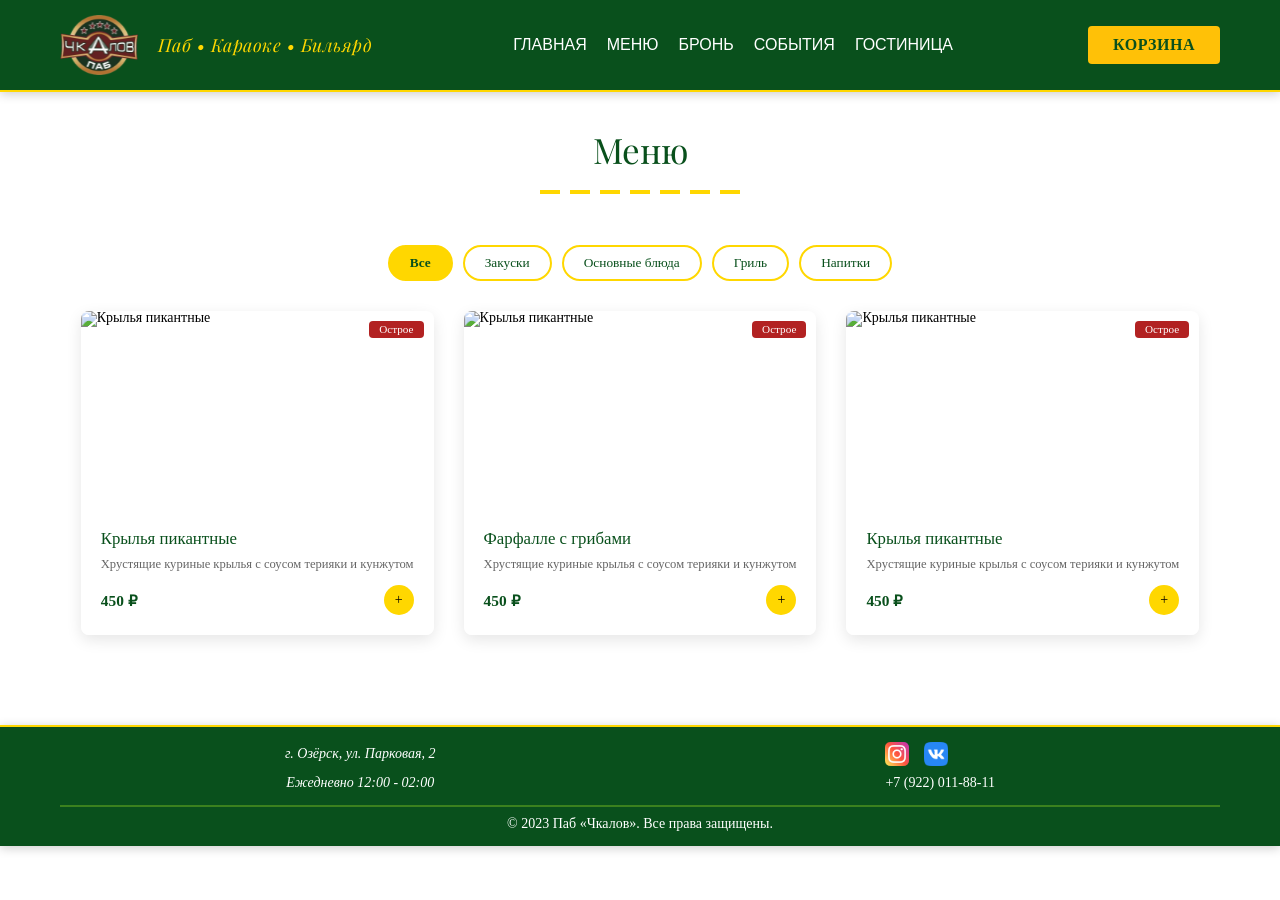
==== solo_project/index.html @ 0aff6983 "Change main.html -> index.html" ====
<!DOCTYPE html>
<html lang="en">
<head>
    <meta charset="UTF-8">
    <meta name="viewport" content="width=device-width, initial-scale=1.0">
    <link rel="stylesheet" href="CSS/menu.css">
    <link rel="stylesheet" href="CSS/header.css">
    <link rel="stylesheet" href="CSS/footer.css">
    <link href="https://fonts.googleapis.com/css2?family=Playfair+Display:ital,wght@0,400;0,700;1,400&family=Open+Sans:wght@400;500;600&display=swap" rel="stylesheet">
    <title>Document</title>
</head>
  <body>
    <div class="wrapper">
      <header class="header">
        <div class="header-container">
          <div class="header__body">
            <!-- Логотип с авиационным акцентом -->
            <div class="logo">
              <a href="index.html">
                <img src="IMG/logo.svg" alt="Чкалов" style="height: 60px;">
              </a>
              <span style="font-family: 'Playfair Display', serif; color: #FFD700; font-style: italic; margin-left: 10px;">Паб • Караоке • Бильярд</span>
            </div>
            <!-- Бургер меню -->
            <div class="burger__menu">
              <span></span>
            </div>
            <!-- Навигация -->
            <nav class="nav-menu">
              <ul class="nav-menu__list">
                <li class="nav-menu__item">
                  <a href="main.html" class="nav-menu__link">Главная
                  </a>
                </li>
                <li class="nav-menu__item">
                  <a href="#" class="nav-menu__link">Меню</a>
                </li>
                <li class="nav-menu__item">
                  <a href="#" class="nav-menu__link">Бронь</a>
                </li>
                <li class="nav-menu__item nav-menu__item_4">
                  <a href="#" class="nav-menu__link">События</a>
                </li>
                <li class="nav-menu__item nav-menu__item_last">
                  <a href="#" class="nav-menu__link">Гостиница</a>
                </li>
              </ul>
              <button class="book-btn">Корзина</button>
            </nav>
            <!-- Кнопка бронирования -->
          </div>
        </div>
      </header>
      <section class="menu">
        <!-- Заголовок с декоративным элементом -->
        <div class="menu__header">
          <h1 class="menu__title">Меню</h1>
          <div class="menu__divider">
            <svg viewBox="0 0 100 10" preserveAspectRatio="none">
              <path d="M0,5 L100,5" stroke="#FFD700" stroke-width="2" stroke-dasharray="10,5"/>
            </svg>
          </div>
        </div>
        
        <!-- Фильтры категорий -->
        <div class="menu__filters">
          <button class="filter-btn active" data-category="all">Все</button>
          <button class="filter-btn" data-category="snacks">Закуски</button>
          <button class="filter-btn" data-category="main">Основные блюда</button>
          <button class="filter-btn" data-category="grill">Гриль</button>
          <button class="filter-btn" data-category="drinks">Напитки</button>
        </div>
        
        <!-- Блоки с блюдами -->
        <div class="menu__block">
          <!-- Пример карточки блюда -->
          <article class="menu-item" data-category="snacks">
            <div class="menu-item__image">
              <img src="img/menu/snack-1.jpg" alt="Крылья пикантные">
              <span class="menu-item__badge">Острое</span>
            </div>
            <div class="menu-item__content">
              <h3 class="menu-item__title">Крылья пикантные</h3>
              <p class="menu-item__desc">Хрустящие куриные крылья с соусом терияки и кунжутом</p>
              <div class="menu-item__footer">
                <span class="menu-item__price">450 ₽</span>
                <button class="menu-item__btn" aria-label="Добавить в заказ">+</button>
              </div>
            </div>
          </article>

          <article class="menu-item" data-category="main">
            <div class="menu-item__image">
              <img src="img/menu/snack-1.jpg" alt="Крылья пикантные">
              <span class="menu-item__badge">Острое</span>
            </div>
            <div class="menu-item__content">
              <h3 class="menu-item__title">Фарфалле с грибами</h3>
              <p class="menu-item__desc">Хрустящие куриные крылья с соусом терияки и кунжутом</p>
              <div class="menu-item__footer">
                <span class="menu-item__price">450 ₽</span>
                <button class="menu-item__btn" aria-label="Добавить в заказ">+</button>
              </div>
            </div>
          </article>

          <article class="menu-item" data-category="snacks">
            <div class="menu-item__image">
              <img src="img/menu/snack-1.jpg" alt="Крылья пикантные">
              <span class="menu-item__badge">Острое</span>
            </div>
            <div class="menu-item__content">
              <h3 class="menu-item__title">Крылья пикантные</h3>
              <p class="menu-item__desc">Хрустящие куриные крылья с соусом терияки и кунжутом</p>
              <div class="menu-item__footer">
                <span class="menu-item__price">450 ₽</span>
                <button class="menu-item__btn" aria-label="Добавить в заказ">+</button>
              </div>
            </div>
          </article>
            
        </div>
      </section>
      <footer class="footer">
        <div class="footer__container">
          <div class="footer__info">
            <address class="footer__address">
              <p class="footer__address-street">г. Озёрск, ул. Парковая, 2</p>
              <p class="footer__address-timework">Ежедневно 12:00 - 02:00</p>
            </address>
            <div class="footer__contacts">
              <div class="footer__social">
                <a href="#" class="footer__social-link">
                  <img src="IMG/icons/instagram.svg" alt="Instagram" class="footer__social-icon">
                </a>
                <a href="#" class="footer__social-link">
                  <img src="IMG/icons/VK.svg" alt="VK" class="footer__social-icon">
                </a>
              </div>
              <p><a href="tel:+79220118811" class="footer__phone">+7 (922) 011-88-11</a></p>
            </div>
          </div>
          <div class="footer__copyright">
            <span>© 2023 Паб «Чкалов». Все права защищены.</span>
          </div>
        </div>
      </footer>
    </div>
    <script src="JS/burger__menu.js"></script>
    <script src="JS/ghg.js"></script>
  </body>
</html>
---- solo_project/CSS/menu.css ----
/*Обнуление*/
*{
	padding: 0;
	margin: 0;
	border: 0;
}
*,*:before,*:after{
	-moz-box-sizing: border-box;
	-webkit-box-sizing: border-box;
	box-sizing: border-box;
}
:focus,:active{outline: none;}
a:focus,a:active{outline: none;}

nav,footer,header,aside{display: block;}

html,body{
	height: 100%;
	width: 100%;
	font-size: 100%;
	line-height: 1;
	font-size: 14px;
	-ms-text-size-adjust: 100%;
	-moz-text-size-adjust: 100%;
	-webkit-text-size-adjust: 100%;
}
input,button,textarea{font-family:inherit;}

input::-ms-clear{display: none;}
button{cursor: pointer;}
button::-moz-focus-inner {padding:0;border:0;}
a, a:visited{text-decoration: none;}
a:hover{text-decoration: none;}
ul li{list-style: none;}
img{vertical-align: top;}

h1,h2,h3,h4,h5,h6{font-size:inherit;font-weight: 400;}
/*--------------------*/

.wrapper{
  min-height: 100%;
  display: flex;
  flex-direction: column;
}

/* Основные стили меню */
.menu {
  padding: 40px 20px;
  max-width: 1200px;
  margin: 0 auto;
}
  
.menu__header {
  text-align: center;
  margin-bottom: 40px;
}
  
.menu__title {
  font-family: 'Playfair Display', serif;
  color: #09501C;
  font-size: 2.5rem;
  margin-bottom: 15px;
}
  
.menu__divider {
  width: 200px;
  margin: 0 auto;
}
  
/* Фильтры */
.menu__filters {
  display: flex;
  justify-content: center;
  flex-wrap: wrap;
  gap: 10px;
  margin-bottom: 30px;
}
  
.filter-btn {
  background: none;
  border: 2px solid #FFD700;
  color: #09501C;
  padding: 8px 20px;
  border-radius: 20px;
  cursor: pointer;
  transition: all 0.3s;
}
  
.filter-btn.active {
  background: #FFD700;
  font-weight: bold;
}
  
/* Сетка блюд */
.menu__block {
  display: flex;
  gap: 30px;
  margin-bottom: 50px;
}
  
.menu-item {
  border-radius: 8px;
  overflow: hidden;
  box-shadow: 0 5px 15px rgba(0,0,0,0.1);
  transition: transform 0.3s;
}
  
.menu-item:hover {
  transform: translateY(-5px);
}
  
.menu-item__image {
  position: relative;
  height: 200px;
}
  
.menu-item__image img {
  width: 100%;
  height: 100%;
  object-fit: cover;
}

.menu-item__badge {
  position: absolute;
  top: 10px;
  right: 10px;
  background: #B22222;
  color: white;
  padding: 3px 10px;
  border-radius: 4px;
  font-size: 0.8rem;
}
  
.menu-item__content {
  padding: 20px;
  background: white;
}
  
.menu-item__title {
  color: #09501C;
  margin-bottom: 10px;
  font-size: 1.2rem;
}
  
.menu-item__desc {
  color: #666;
  margin-bottom: 15px;
  font-size: 0.9rem;
}
  
.menu-item__footer {
  display: flex;
  justify-content: space-between;
  align-items: center;
}
  
.menu-item__price {
  font-weight: bold;
  color: #09501C;
  font-size: 1.1rem;
}
 
.menu-item__btn {
  background: #FFD700;
  border: none;
  width: 30px;
  height: 30px;
  border-radius: 50%;
  font-size: 1rem;
  cursor: pointer;
}
  
/* Баннер бара */
.alcohol-banner {
  background: linear-gradient(rgba(9, 80, 28, 0.8), rgba(9, 80, 28, 0.8)), 
                url('img/bar-bg.jpg') center/cover;
  padding: 60px 40px;
  border-radius: 8px;
  color: white;
  text-align: center;
}
  
.alcohol-banner h2 {
  font-family: 'Playfair Display', serif;
  font-size: 2rem;
  margin-bottom: 15px;
  color: #FFD700;
}
  
.button--gold {
  background: #FFD700;
  color: #09501C;
  padding: 12px 30px;
  border-radius: 4px;
  text-decoration: none;
  display: inline-block;
  margin-top: 20px;
  font-weight: bold;
}
  
/* Адаптация */
@media (max-width: 768px) {
  .menu__block {
    flex-direction: column;
  }
}
---- solo_project/CSS/header.css ----
/* Базовые стили шапки */
.header {
	background-color: #09501C;
	border-bottom: 2px solid #FFD700;
	padding: 15px 0;
	position: sticky;
	top: 0;
	z-index: 2;
	box-shadow: 0 2px 10px rgba(0, 0, 0, 0.2);
}
  
.header-container {
	max-width: 1200px;
	margin: 0 auto;
	padding: 0 20px;
}

/* Стили логотипа */

.header__body {
	display: flex;
	justify-content: space-between;
	align-items: center;
}

.logo {
	display: flex;
	align-items: center;
	gap: 10px;
	transition: transform 0.3s ease;
	z-index: 5;
	padding: 0px 15px 0px 0px;
}
  
.logo:hover {
	transform: scale(1.03);
}
  
.logo img {
	display: block;
}
  
.logo span {
	font-family: 'Playfair Display', serif;
	color: #FFD700;
	font-style: italic;
	font-size: 18px;
	letter-spacing: 0.5px;
}

/* Навигационное меню */

.nav-menu {
	display: flex;
	align-items: center;
}

.nav-menu__list {
	display: flex;
	align-items: center;
	margin: 0px 100px 0px 0px;
	padding: 0px 15px;
}

.nav-menu__item {
	margin: 0px 20px 0px 0px;
}

.nav-menu__link {
	font-family: Arial, Helvetica, sans-serif;
	color: #FFFFFF;
	text-decoration: none;
	font-weight: 500;
	font-size: 16px;
	position: relative;
	padding-bottom: 5px;
	transition: all 0.3s ease;
	text-transform: uppercase;
}
  
.nav-menu__link:hover {
	color: #FFC107;
}
  
.nav-menu__link::after {
	content: '';
	position: absolute;
	bottom: 0;
	left: 0;
	width: 0;
	height: 2px;
	background-color: #FFC107;
	transition: width 0.3s ease;
}
  
.nav-menu__link:hover::after {
	width: 100%;
}


/* Бургер меню */

.burger__menu {
	display: none;
}

@media (max-width: 767px) {
	.burger__menu {
		display: block;
		position: relative;
		width: 30px;
		height: 20px;
		z-index: 3;
	}
	.burger__menu span {
		position: absolute;
		background-color: #fff;
		left: 0;
		width: 100%;
		height: 2px;
		top: 9px;
		transition: all 0.43s ease 0s;
	}
	.burger__menu:before,
	.burger__menu::after {
		content: '';
		background-color: #fff;
		position: absolute;
		width: 100%;
		height: 2px;
		left: 0;
		transition: all 0.43s ease 0s;
	}
	.burger__menu:before {
		top: 0;
	}
	.burger__menu:after {
		bottom: 0;
	}

	.burger__menu.active span {
		transform: scale(0);
	}

	.burger__menu.active:before {
		transform: rotate(45deg);
		top: 9px;
	}
	.burger__menu.active:after {
		transform: rotate(-45deg);
		bottom: 9px;
	}

	.nav-menu {
		position: fixed;
		top: 0;
		left: 0;
		width: 100%;
		height: 100%;
		background-color: #09501C;
		display: block;
		padding: 150px 0px 0px 0px;
		text-align: center;
		transition: all 0.43s ease 0s;
		top: -100%;
		left: 100%;
	}
	.nav-menu.active {
		top: 0;
		left: 0;
	}
	.nav-menu__list {
		display: block;
	}
	.nav-menu__item {
		margin-bottom: 20px;
	}
}

  /* Активная ссылка */
.nav-menu__link.active {
	color: #FFD700;
	border-bottom: 2px solid #FFD700;
}
  
/* Кнопка бронирования */
.book-btn {
	
	background-color: #FFC107;
	color: #09501C;
	border: none;
	padding: 10px 25px;
	font-weight: bold;
	border-radius: 4px;
	cursor: pointer;
	font-size: 16px;
	transition: all 0.3s ease;
	text-transform: uppercase;
	letter-spacing: 0.5px;
}
  
.book-btn:hover {
	background-color: #FFD700;
	transform: translateY(-2px);
	box-shadow: 0 4px 8px rgba(0, 0, 0, 0.1);
}

/* Адаптация для планшетов */
@media (max-width: 992px) {
	.header {
		padding: 0px;
	}
	.header-container {
		flex-direction: column;
		padding: 15px 20px;
	}	
	.nav-menu__list {
		gap: 15px;
		flex-wrap: wrap;
		justify-content: center;
	}
	.nav-menu__list {
		margin: 0;
	}
}
  
/* Адаптация для мобильных */
@media (max-width: 842px) {
	.logo span {
	  font-size: 16px;
	}
	
	.nav-menu {
	  font-size: 14px;
	}
	
	.book-btn {
	  padding: 8px 15px;
	  font-size: 14px;
	}
}
---- solo_project/CSS/footer.css ----
/* Подвал сайта */

.footer {
	background-color: #09501C;
	border-top: 2px solid #FFD700;
	padding: 15px 0;
	box-shadow: 0 2px 10px rgba(0, 0, 0, 0.2);
	color: #FFFFFF;
}

.footer::before {
	content: '';
	position: absolute;
	top: 0;
	left: 0;
	width: 100%;
	height: 3px;
	background: linear-gradient(90deg, #FFD700, #B22222, #FFD700);
}

.footer__container {
	max-width: 1200px;
	margin: 0 auto;
	padding: 0 20px;
}

.footer__info {
	display: flex;
	flex-direction: row;
	justify-content: space-around;
	margin-bottom: 15px;
}

.footer__address {
	display: flex;
	flex-direction: column;
}

.footer__phone {
	color: #FFFFFF;
}

.footer__address {
	display: flex;
	align-items: center;
}

.footer__address-street {
	margin-top: 5px;
}

.footer__address-timework {
	margin-top: 15px;
}
  
.footer__social {
	display: flex;
	margin-bottom: 10px;
}

.footer__social-link {
	margin: 0px 15px 0px 0px;
}

.footer__social-icon {
	width: 24px;
	height: 24px;
	transition: transform 0.3s ease;
}
  
.footer__social-link:hover .footer__social-icon {
	transform: scale(1.1);
	opacity: 0.9;
}

.footer__copyright {
	padding-top: 10px;
	text-align: center;
	border-top: 2px solid #579b1fa6;;
}
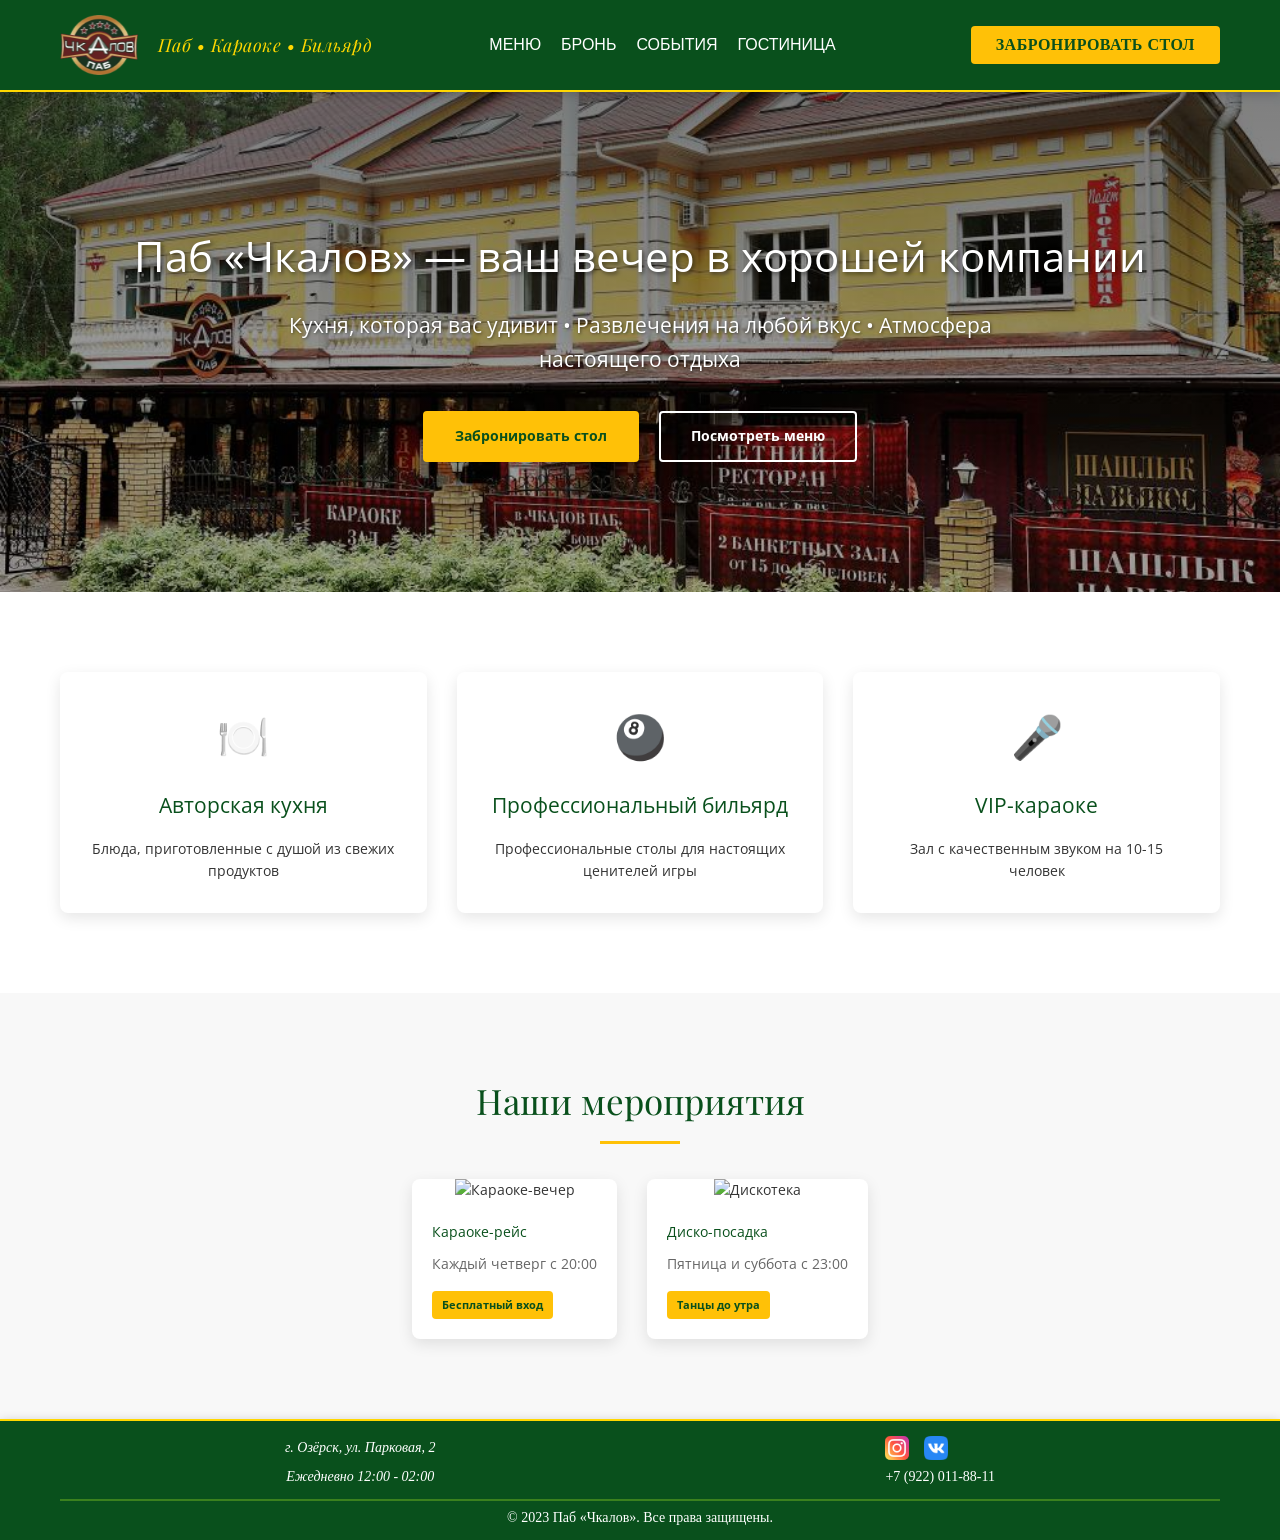
==== commit aeab313f: "Mass change" ====
--- a/solo_project/index.html
+++ b/solo_project/index.html
@@ -3,11 +3,11 @@
 <head>
     <meta charset="UTF-8">
     <meta name="viewport" content="width=device-width, initial-scale=1.0">
-    <link rel="stylesheet" href="CSS/menu.css">
+    <link rel="stylesheet" href="CSS/main.css">
     <link rel="stylesheet" href="CSS/header.css">
     <link rel="stylesheet" href="CSS/footer.css">
     <link href="https://fonts.googleapis.com/css2?family=Playfair+Display:ital,wght@0,400;0,700;1,400&family=Open+Sans:wght@400;500;600&display=swap" rel="stylesheet">
-    <title>Document</title>
+    <title>индивидуальный проект</title>
 </head>
   <body>
     <div class="wrapper">
@@ -29,11 +29,7 @@
             <nav class="nav-menu">
               <ul class="nav-menu__list">
                 <li class="nav-menu__item">
-                  <a href="main.html" class="nav-menu__link">Главная
-                  </a>
-                </li>
-                <li class="nav-menu__item">
-                  <a href="#" class="nav-menu__link">Меню</a>
+                  <a href="menu.html" class="nav-menu__link">Меню</a>
                 </li>
                 <li class="nav-menu__item">
                   <a href="#" class="nav-menu__link">Бронь</a>
@@ -45,82 +41,64 @@
                   <a href="#" class="nav-menu__link">Гостиница</a>
                 </li>
               </ul>
-              <button class="book-btn">Корзина</button>
+              <button class="book-btn">Забронировать стол</button>
             </nav>
-            <!-- Кнопка бронирования -->
           </div>
         </div>
       </header>
-      <section class="menu">
-        <!-- Заголовок с декоративным элементом -->
-        <div class="menu__header">
-          <h1 class="menu__title">Меню</h1>
-          <div class="menu__divider">
-            <svg viewBox="0 0 100 10" preserveAspectRatio="none">
-              <path d="M0,5 L100,5" stroke="#FFD700" stroke-width="2" stroke-dasharray="10,5"/>
-            </svg>
-          </div>
-        </div>
-        
-        <!-- Фильтры категорий -->
-        <div class="menu__filters">
-          <button class="filter-btn active" data-category="all">Все</button>
-          <button class="filter-btn" data-category="snacks">Закуски</button>
-          <button class="filter-btn" data-category="main">Основные блюда</button>
-          <button class="filter-btn" data-category="grill">Гриль</button>
-          <button class="filter-btn" data-category="drinks">Напитки</button>
-        </div>
-        
-        <!-- Блоки с блюдами -->
-        <div class="menu__block">
-          <!-- Пример карточки блюда -->
-          <article class="menu-item" data-category="snacks">
-            <div class="menu-item__image">
-              <img src="img/menu/snack-1.jpg" alt="Крылья пикантные">
-              <span class="menu-item__badge">Острое</span>
-            </div>
-            <div class="menu-item__content">
-              <h3 class="menu-item__title">Крылья пикантные</h3>
-              <p class="menu-item__desc">Хрустящие куриные крылья с соусом терияки и кунжутом</p>
-              <div class="menu-item__footer">
-                <span class="menu-item__price">450 ₽</span>
-                <button class="menu-item__btn" aria-label="Добавить в заказ">+</button>
+      <main class="main main-content">
+          <!-- Фон -->
+          <section class="hero">
+            <div class="hero-content">
+              <h1>Паб «Чкалов» — ваш вечер в хорошей компании</h1>
+              <p class="subtitle">Кухня, которая вас удивит • Развлечения на любой вкус • Атмосфера настоящего отдыха</p>
+              <div class="cta-buttons">
+                <a href="#booking" class="btn-primary">Забронировать стол</a>
+                <a href="#menu" class="btn-secondary">Посмотреть меню</a>
               </div>
             </div>
-          </article>
-
-          <article class="menu-item" data-category="main">
-            <div class="menu-item__image">
-              <img src="img/menu/snack-1.jpg" alt="Крылья пикантные">
-              <span class="menu-item__badge">Острое</span>
+          </section>        
+          <!-- Секция преимуществ -->
+          <section class="features">
+            <div class="feature-card">
+              <div class="feature-icon">🍽️</div>
+              <h3>Авторская кухня</h3>
+              <p>Блюда, приготовленные с душой из свежих продуктов</p>
             </div>
-            <div class="menu-item__content">
-              <h3 class="menu-item__title">Фарфалле с грибами</h3>
-              <p class="menu-item__desc">Хрустящие куриные крылья с соусом терияки и кунжутом</p>
-              <div class="menu-item__footer">
-                <span class="menu-item__price">450 ₽</span>
-                <button class="menu-item__btn" aria-label="Добавить в заказ">+</button>
+            <div class="feature-card">
+              <div class="feature-icon">🎱</div>
+              <h3>Профессиональный бильярд</h3>
+              <p>Профессиональные столы для настоящих ценителей игры</p>
+            </div>
+            <div class="feature-card">
+              <div class="feature-icon">🎤</div>
+              <h3>VIP-караоке</h3>
+              <p>Зал с качественным звуком на 10-15 человек</p>
+            </div>
+          </section>        
+          <!-- Секция мероприятий -->
+          <section class="events">
+            <h2>Наши мероприятия</h2>
+            <div class="event-cards">
+              <div class="event-card">
+                <img src="karaoke-night.jpg" alt="Караоке-вечер">
+                <div class="event-info">
+                  <h3>Караоке-рейс</h3>
+                  <p>Каждый четверг с 20:00</p>
+                  <span class="event-tag">Бесплатный вход</span>
+                </div>
+              </div>
+              <div class="event-card">
+                <img src="disco-night.jpg" alt="Дискотека">
+                <div class="event-info">
+                  <h3>Диско-посадка</h3>
+                  <p>Пятница и суббота с 23:00</p>
+                  <span class="event-tag">Танцы до утра</span>
+                </div>
               </div>
             </div>
-          </article>
-
-          <article class="menu-item" data-category="snacks">
-            <div class="menu-item__image">
-              <img src="img/menu/snack-1.jpg" alt="Крылья пикантные">
-              <span class="menu-item__badge">Острое</span>
-            </div>
-            <div class="menu-item__content">
-              <h3 class="menu-item__title">Крылья пикантные</h3>
-              <p class="menu-item__desc">Хрустящие куриные крылья с соусом терияки и кунжутом</p>
-              <div class="menu-item__footer">
-                <span class="menu-item__price">450 ₽</span>
-                <button class="menu-item__btn" aria-label="Добавить в заказ">+</button>
-              </div>
-            </div>
-          </article>
-            
-        </div>
-      </section>
+          </section>
+      </main>
       <footer class="footer">
         <div class="footer__container">
           <div class="footer__info">
@@ -147,6 +125,5 @@
       </footer>
     </div>
     <script src="JS/burger__menu.js"></script>
-    <script src="JS/ghg.js"></script>
   </body>
 </html>
--- a/solo_project/CSS/main.css
+++ b/solo_project/CSS/main.css
@@ -0,0 +1,284 @@
+
+/*Обнуление*/
+*{
+	padding: 0;
+	margin: 0;
+	border: 0;
+}
+*,*:before,*:after{
+	-moz-box-sizing: border-box;
+	-webkit-box-sizing: border-box;
+	box-sizing: border-box;
+}
+:focus,:active{outline: none;}
+a:focus,a:active{outline: none;}
+
+nav,footer,header,aside{display: block;}
+
+html,body{
+	height: 100%;
+	width: 100%;
+	font-size: 100%;
+	line-height: 1;
+	font-size: 14px;
+	-ms-text-size-adjust: 100%;
+	-moz-text-size-adjust: 100%;
+	-webkit-text-size-adjust: 100%;
+}
+input,button,textarea{font-family:inherit;}
+
+input::-ms-clear{display: none;}
+button{cursor: pointer;}
+button::-moz-focus-inner {padding:0;border:0;}
+a, a:visited{text-decoration: none;}
+a:hover{text-decoration: none;}
+ul li{list-style: none;}
+img{vertical-align: top;}
+
+h1,h2,h3,h4,h5,h6{font-size:inherit;font-weight: 400;}
+/*--------------------*/
+
+.wrapper{
+    min-height: 100%;
+    display: flex;
+    flex-direction: column;
+}
+
+.main {
+	flex: 1 1 auto;
+}
+  /* Основные стили главного контента */
+.main-content {
+	font-family: 'Open Sans', sans-serif;
+	color: #333;
+	line-height: 1.6;
+}
+  
+/* Герой-секция */
+.hero {
+    position: relative;
+    min-height: 500px;
+    display: flex;
+    align-items: center;
+    justify-content: center;
+    text-align: center;
+}
+
+.hero::before {
+    content: '';
+    position: absolute;
+    top: 0;
+    left: 0;
+    right: 0;
+    bottom: 0;
+    background: linear-gradient(rgba(0, 0, 0, 0.5), rgba(0, 0, 0, 0.3)), url('../IMG/main.jpg') center/cover;
+    z-index: -1;
+}
+
+.hero h1 {
+    color: white;
+    font-size: 3rem;
+    text-shadow: 2px 2px 4px rgba(0, 0, 0, 0.5);
+    margin-bottom: 20px;
+}
+
+.subtitle {
+    color: white;
+    font-size: 1.5rem;
+    text-shadow: 1px 1px 3px rgba(0, 0, 0, 0.5);
+    max-width: 800px;
+    margin: 0 auto;
+}
+  
+.cta-buttons {
+	display: flex;
+	gap: 20px;
+	justify-content: center;
+	flex-wrap: wrap;
+	margin-top: 35px;
+}
+  
+.btn-primary {
+	background-color: #FFC107;
+	color: #09501C;
+	padding: 12px 30px;
+	border-radius: 4px;
+	font-weight: bold;
+	text-decoration: none;
+	transition: all 0.3s ease;
+	border: 2px solid #FFC107;
+}
+  
+.btn-primary:hover {
+	background-color: transparent;
+	color: #FFC107;
+	transform: translateY(-3px);
+}
+  
+.btn-secondary {
+	background-color: transparent;
+	color: white;
+	padding: 12px 30px;
+	border-radius: 4px;
+	font-weight: bold;
+	text-decoration: none;
+	transition: all 0.3s ease;
+	border: 2px solid white;
+}
+  
+.btn-secondary:hover {
+	background-color: rgba(255, 255, 255, 0.1);
+	transform: translateY(-3px);
+}
+  
+/* Секция преимуществ */
+.features {
+	display: grid;
+	grid-template-columns: repeat(auto-fit, minmax(300px, 1fr));
+	gap: 30px;
+	padding: 80px 20px;
+	max-width: 1200px;
+	margin: 0 auto;
+}
+  
+.feature-card {
+	background: white;
+	border-radius: 8px;
+	padding: 30px;
+	text-align: center;
+	box-shadow: 0 5px 15px rgba(0, 0, 0, 0.1);
+	transition: transform 0.3s ease;
+}
+  
+.feature-card:hover {
+	transform: translateY(-10px);
+}
+  
+.feature-icon {
+	font-size: 3rem;
+	margin-bottom: 20px;
+}
+  
+.feature-card h3 {
+	color: #09501C;
+	margin-bottom: 15px;
+	font-size: 1.5rem;
+}
+  
+/* Секция мероприятий */
+.events {
+	background-color: #f8f8f8;
+	padding: 80px 20px;
+	text-align: center;
+}
+  
+.events h2 {
+	font-family: 'Playfair Display', serif;
+	color: #09501C;
+	font-size: 2.5rem;
+	margin-bottom: 50px;
+	position: relative;
+	display: inline-block;
+}
+  
+.events h2::after {
+	content: '';
+	position: absolute;
+	bottom: -15px;
+	left: 50%;
+	transform: translateX(-50%);
+	width: 80px;
+	height: 3px;
+	background-color: #FFC107;
+}
+  
+.event-cards {
+	display: flex;
+	flex-wrap: wrap;
+	justify-content: center;
+	gap: 30px;
+	max-width: 1200px;
+	margin: 0 auto;
+}
+  
+.event-card {
+	background: white;
+	border-radius: 8px;
+	overflow: hidden;
+	box-shadow: 0 5px 15px rgba(0, 0, 0, 0.1);
+	transition: all 0.3s ease;
+	max-width: 350px;
+}
+  
+.event-card:hover {
+	transform: translateY(-10px);
+	box-shadow: 0 15px 30px rgba(0, 0, 0, 0.2);
+}
+  
+.event-card img {
+	width: 100%;
+	height: 200px;
+	object-fit: cover;
+}
+  
+.event-info {
+	padding: 20px;
+	text-align: left;
+}
+  
+.event-info h3 {
+	color: #09501C;
+	margin-bottom: 10px;
+}
+  
+.event-info p {
+	color: #666;
+	margin-bottom: 15px;
+}
+  
+.event-tag {
+	display: inline-block;
+	background-color: #FFC107;
+	color: #09501C;
+	padding: 5px 10px;
+	border-radius: 4px;
+	font-size: 0.8rem;
+	font-weight: bold;
+}
+
+/* Адаптация для планшетов */
+@media (max-width: 768px) {
+	.hero h1 {
+		font-size: 2.2rem;
+	}
+	
+	.subtitle {
+		font-size: 1rem;
+	}
+	
+	.features {
+		grid-template-columns: 1fr;
+		padding: 50px 20px;
+	}
+}
+  
+/* Адаптация для мобильных */
+@media (max-width: 480px) {
+	.hero {
+		padding: 60px 15px;
+	}
+	
+	.hero h1 {
+		font-size: 1.8rem;
+	}
+	
+	.cta-buttons {
+		flex-direction: column;
+		gap: 10px;
+	}
+	
+	.btn-primary, .btn-secondary {
+		width: 100%;
+		text-align: center;
+	}
+}
